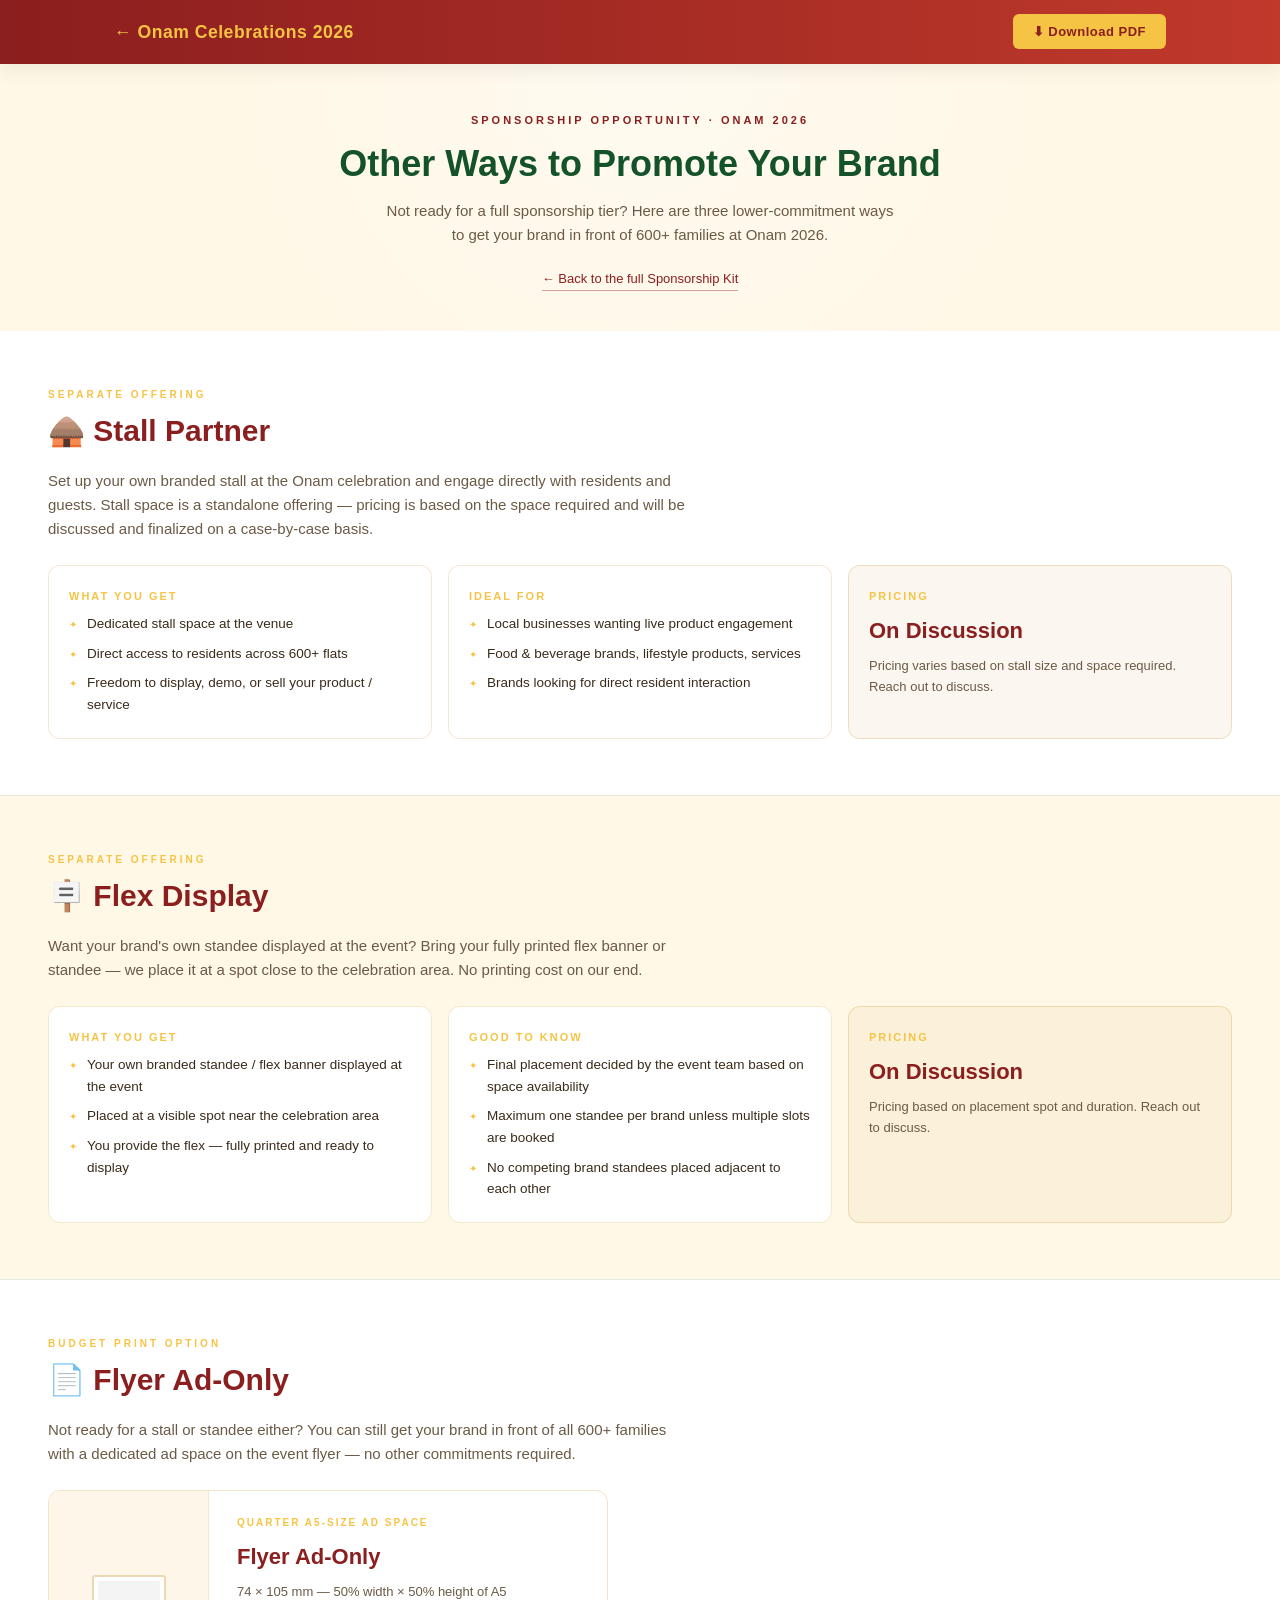
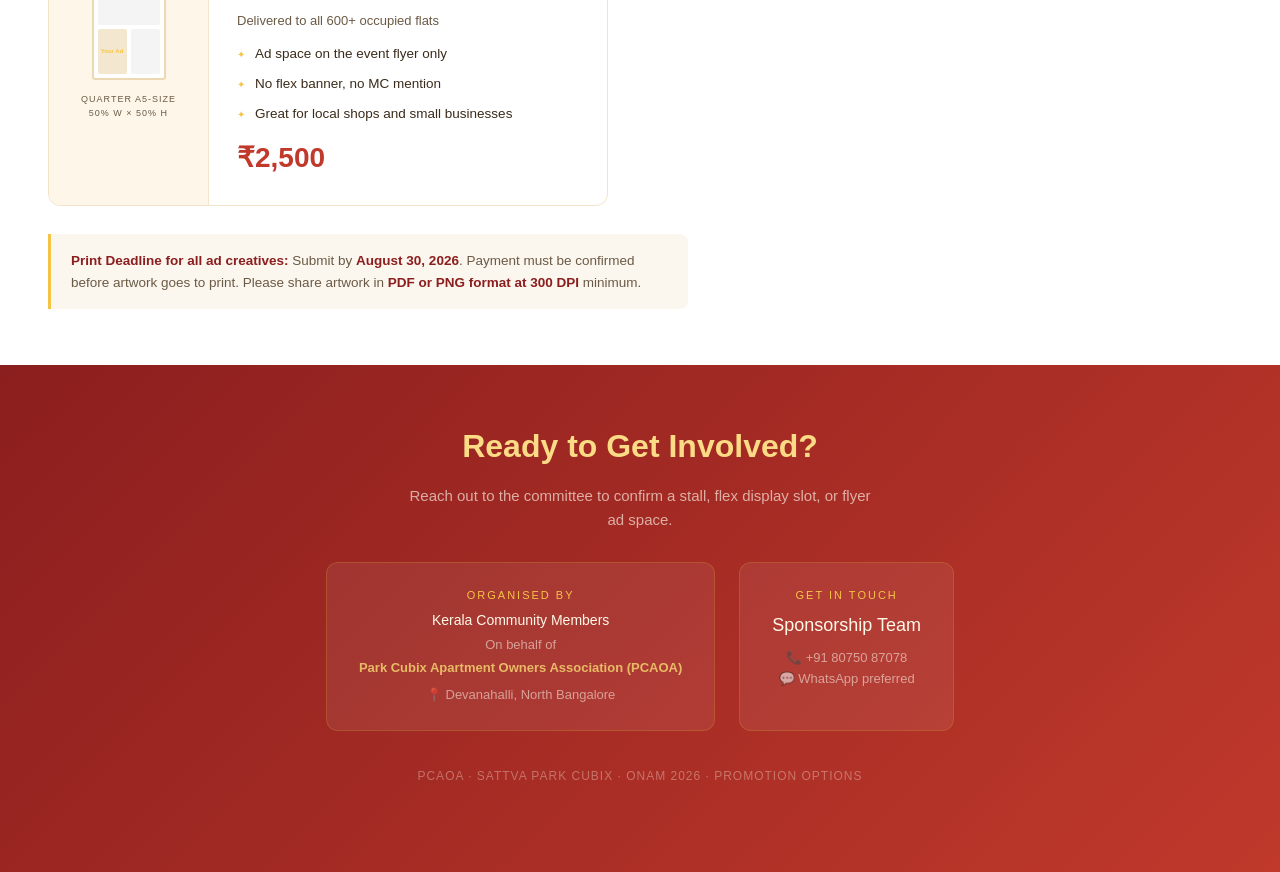
==== promote.html @ 11f0b091 "Add sponsorship kit and promotion page, plus contact/site polish - Add sponsorship.html (Mega/Gold/S" ====
<!DOCTYPE html>
<html lang="en">
<head>
<meta charset="UTF-8">
<meta name="viewport" content="width=device-width, initial-scale=1.0">
<title>Onam 2026 – Other Ways to Promote Your Brand | Sattva Park Cubix</title>
<link rel="icon" href="data:,">
<style>
  /* Palette matches css/style.css / sponsorship.html exactly (same Kerala
     gold/green/maroon theme as the rest of the site).
     --deep drives headings and the intro/CTA backgrounds — set to maroon
     (not green) because that's the color the home page actually uses for
     those roles (nav bar, .section-title, .register-btn). */
  :root {
    --gold:     #f6c445;
    --gold-lt:  #fbdb85;
    --deep:     #8b1e1e;
    --green-dark: #145229;
    --maroon:       #8b1e1e;
    --maroon-light: #c0392b;
    --cream:    #fff8e7;
    --rust:     #c0392b;
    --green:    #1f7a3f;
    --muted:    #6b5a45;
    --white:    #FFFFFF;
    --radius: 14px;
    --shadow-soft: 0 4px 20px rgba(0, 0, 0, 0.08);
  }

  * { margin: 0; padding: 0; box-sizing: border-box; }

  body {
    font-family: 'Segoe UI', 'Trebuchet MS', -apple-system, sans-serif;
    background: var(--cream);
    color: #3a2b1a;
    font-size: 15px;
    line-height: 1.6;
  }

  /* ── HEADER / NAV — matches .site-header / .navbar on the main site ── */
  .site-header {
    position: sticky;
    top: 0;
    z-index: 100;
    background: linear-gradient(90deg, var(--maroon), var(--maroon-light));
    box-shadow: var(--shadow-soft);
  }

  .navbar {
    max-width: 1100px;
    margin: 0 auto;
    display: flex;
    align-items: center;
    justify-content: space-between;
    gap: 1rem;
    padding: 0.9rem 1.5rem;
  }

  .nav-brand {
    color: var(--gold);
    font-weight: 700;
    font-size: 1.1rem;
    text-decoration: none;
    letter-spacing: 0.5px;
  }

  .download-btn {
    background: var(--gold);
    color: var(--maroon);
    border: none;
    padding: 10px 20px;
    font-family: inherit;
    font-size: 13px;
    font-weight: 700;
    border-radius: 6px;
    cursor: pointer;
    letter-spacing: 0.5px;
    flex-shrink: 0;
  }

  .download-btn:hover { background: var(--gold-lt); }

  /* ── PAGE INTRO ── */
  /* Light cream, matching the home page's actual hero treatment — the
     header's maroon gradient already reads as "dark section"; stacking a
     second dark maroon band directly under it read as too heavy/flat. */
  .intro {
    background: radial-gradient(circle at top, #fffaf0 0%, var(--cream) 60%);
    color: #3a2b1a;
    padding: 48px 48px 40px;
    text-align: center;
  }

  .intro-label {
    font-size: 11px;
    font-weight: 600;
    letter-spacing: 3px;
    text-transform: uppercase;
    color: var(--maroon);
    margin-bottom: 14px;
  }

  .intro h1 {
    font-size: 36px;
    font-weight: 900;
    line-height: 1.15;
    max-width: 640px;
    margin: 0 auto 14px;
    color: var(--green-dark);
  }

  .intro p {
    color: var(--muted);
    max-width: 520px;
    margin: 0 auto;
    font-size: 15px;
  }

  .intro-back {
    display: inline-block;
    margin-top: 22px;
    color: var(--maroon);
    font-size: 13px;
    text-decoration: none;
    border-bottom: 1px solid rgba(139,30,30,0.4);
  }

  /* ── SECTIONS ── */
  .section {
    padding: 56px 48px;
  }

  .section + .section {
    border-top: 1px solid rgba(26,42,26,0.10);
  }

  .section-label {
    font-size: 10px;
    font-weight: 600;
    letter-spacing: 3px;
    text-transform: uppercase;
    color: var(--gold);
    margin-bottom: 10px;
  }

  .section h2 {
    font-size: 30px;
    font-weight: 700;
    color: var(--deep);
    margin-bottom: 20px;
    line-height: 1.2;
  }

  .section p {
    color: var(--muted);
    max-width: 640px;
    margin-bottom: 12px;
  }

  .option-grid {
    display: grid;
    grid-template-columns: repeat(3, 1fr);
    gap: 16px;
    margin-top: 24px;
  }

  .option-card {
    background: var(--white);
    border: 1px solid rgba(200,146,42,0.2);
    border-radius: 12px;
    padding: 22px 20px;
  }

  .option-card.pricing {
    background: rgba(200,146,42,0.07);
    border: 1px solid rgba(200,146,42,0.25);
  }

  .option-card-label {
    font-size: 11px;
    font-weight: 600;
    letter-spacing: 2px;
    text-transform: uppercase;
    color: var(--gold);
    margin-bottom: 8px;
  }

  .option-card-price {
    font-size: 22px;
    font-weight: 700;
    color: var(--deep);
    margin-bottom: 8px;
  }

  .option-card-note {
    font-size: 13px;
    color: var(--muted);
  }

  .benefits-list {
    list-style: none;
    display: flex;
    flex-direction: column;
    gap: 8px;
  }

  .benefits-list li {
    font-size: 13.5px;
    color: #3a2b1a;
    display: flex;
    align-items: flex-start;
    gap: 10px;
  }

  .benefits-list li::before {
    content: '✦';
    color: var(--gold);
    font-size: 10px;
    margin-top: 4px;
    flex-shrink: 0;
  }

  /* ── FLYER AD-ONLY CARD ── */
  .ad-card {
    display: grid;
    grid-template-columns: 160px 1fr;
    gap: 0;
    margin-top: 24px;
    border: 1px solid rgba(200,146,42,0.25);
    border-radius: 12px;
    overflow: hidden;
    max-width: 560px;
  }

  .ad-card-visual {
    padding: 24px;
    background: #fdf6e9;
    display: flex;
    flex-direction: column;
    align-items: center;
    justify-content: center;
    gap: 12px;
    border-right: 1px solid rgba(200,146,42,0.15);
  }

  .ad-card-mock {
    position: relative;
    width: 74px;
    height: 105px;
    border: 2px solid rgba(200,146,42,0.35);
    border-radius: 3px;
    background: #fff;
    overflow: hidden;
  }

  .ad-card-mock .fill {
    position: absolute;
    bottom: 4px;
    left: 4px;
    width: calc(50% - 6px);
    height: calc(50% - 6px);
    background: rgba(200,146,42,0.22);
    border-radius: 2px;
    display: flex;
    align-items: center;
    justify-content: center;
    font-size: 6px;
    font-weight: 700;
    color: var(--gold);
  }

  .ad-card-mock .other {
    position: absolute;
    background: rgba(26,42,26,0.05);
    border-radius: 2px;
  }

  .ad-card-mock .other.top { top: 4px; left: 4px; right: 4px; height: calc(50% - 6px); }
  .ad-card-mock .other.br  { bottom: 4px; right: 4px; width: calc(50% - 6px); height: calc(50% - 6px); }

  .ad-card-caption {
    font-size: 9px;
    color: var(--muted);
    letter-spacing: 1px;
    text-transform: uppercase;
    text-align: center;
  }

  .ad-card-body {
    padding: 24px 28px;
    display: flex;
    flex-direction: column;
    justify-content: center;
    gap: 8px;
  }

  .ad-card-eyebrow {
    font-size: 10px;
    font-weight: 600;
    letter-spacing: 2px;
    text-transform: uppercase;
    color: var(--gold);
  }

  .ad-card-title {
    font-size: 22px;
    font-weight: 700;
    color: var(--deep);
  }

  .ad-card-detail {
    font-size: 13px;
    color: var(--muted);
  }

  .ad-card-price {
    font-size: 28px;
    font-weight: 700;
    color: var(--rust);
    margin-top: 4px;
  }

  /* ── NOTE BOX ── */
  .note-box {
    background: rgba(200,146,42,0.08);
    border-left: 3px solid var(--gold);
    border-radius: 0 8px 8px 0;
    padding: 16px 20px;
    margin-top: 28px;
    font-size: 13.5px;
    color: var(--muted);
    max-width: 640px;
  }

  .note-box strong { color: var(--deep); }

  /* ── CTA ── */
  .cta-section {
    background: linear-gradient(135deg, var(--maroon) 0%, var(--maroon-light) 100%);
    color: var(--cream);
    padding: 56px 48px;
    text-align: center;
  }

  .cta-section h2 {
    font-size: 32px;
    font-weight: 700;
    color: var(--gold-lt);
    margin-bottom: 12px;
  }

  .cta-section p {
    color: rgba(253,246,233,0.65);
    margin-bottom: 30px;
    max-width: 480px;
    margin-left: auto;
    margin-right: auto;
  }

  .contact-cards {
    display: flex;
    gap: 24px;
    justify-content: center;
    flex-wrap: wrap;
  }

  .contact-card {
    background: rgba(255,255,255,0.07);
    border: 1px solid rgba(200,146,42,0.3);
    border-radius: 12px;
    padding: 24px 32px;
    min-width: 200px;
  }

  .contact-card .role {
    font-size: 11px;
    letter-spacing: 2px;
    text-transform: uppercase;
    color: var(--gold);
    margin-bottom: 6px;
  }

  .contact-card .name {
    font-size: 18px;
    color: var(--cream);
    margin-bottom: 4px;
  }

  .contact-card .detail {
    font-size: 13px;
    color: rgba(253,246,233,0.55);
  }

  @media print {
    @page { size: A4; margin: 12mm 0 8mm 0; }
    * { -webkit-print-color-adjust: exact !important; print-color-adjust: exact !important; }
    button { display: none !important; }
    .site-header { display: none !important; }
    body { font-size: 11px; }
    .intro { padding: 24px 36px 20px; }
    .intro h1 { font-size: 24px; }
    .intro p { font-size: 11px; }
    .section { padding: 16px 36px; }
    .section h2 { font-size: 17px; margin-bottom: 6px; }
    .section p { font-size: 10.5px; margin-bottom: 5px; }
    .option-grid { gap: 6px; margin-top: 10px; }
    .option-card { padding: 10px 10px; break-inside: avoid; page-break-inside: avoid; }
    .benefits-list li { font-size: 9.5px; }
    .ad-card { break-inside: avoid; page-break-inside: avoid; margin-top: 12px; }
    .cta-section { padding: 24px 40px; break-inside: avoid; page-break-inside: avoid; }
    .cta-section h2 { font-size: 20px; margin-bottom: 8px; }
    .cta-section p { font-size: 10.5px; margin-bottom: 16px; }
    .contact-cards { gap: 10px; }
    .contact-card { padding: 12px 16px; min-width: 140px; }
  }
</style>
</head>
<body>

<header class="site-header">
  <nav class="navbar">
    <a href="index.html" class="nav-brand">← Onam Celebrations 2026</a>
    <button onclick="window.print()" class="download-btn">⬇ Download PDF</button>
  </nav>
</header>

<div class="intro">
  <div class="intro-label">Sponsorship Opportunity · Onam 2026</div>
  <h1>Other Ways to Promote Your Brand</h1>
  <p>Not ready for a full sponsorship tier? Here are three lower-commitment ways to get your brand in front of 600+ families at Onam 2026.</p>
  <a href="sponsorship.html" class="intro-back">← Back to the full Sponsorship Kit</a>
</div>

<!-- STALL PARTNER -->
<div class="section" style="background:#fff;">
  <div class="section-label">Separate Offering</div>
  <h2>🛖 Stall Partner</h2>
  <p>Set up your own branded stall at the Onam celebration and engage directly with residents and guests. Stall space is a standalone offering — pricing is based on the space required and will be discussed and finalized on a case-by-case basis.</p>
  <div class="option-grid">
    <div class="option-card">
      <div class="option-card-label">What you get</div>
      <ul class="benefits-list">
        <li>Dedicated stall space at the venue</li>
        <li>Direct access to residents across 600+ flats</li>
        <li>Freedom to display, demo, or sell your product / service</li>
      </ul>
    </div>
    <div class="option-card">
      <div class="option-card-label">Ideal for</div>
      <ul class="benefits-list">
        <li>Local businesses wanting live product engagement</li>
        <li>Food &amp; beverage brands, lifestyle products, services</li>
        <li>Brands looking for direct resident interaction</li>
      </ul>
    </div>
    <div class="option-card pricing">
      <div class="option-card-label">Pricing</div>
      <div class="option-card-price">On Discussion</div>
      <div class="option-card-note">Pricing varies based on stall size and space required. Reach out to discuss.</div>
    </div>
  </div>
</div>

<!-- FLEX DISPLAY -->
<div class="section">
  <div class="section-label">Separate Offering</div>
  <h2>🪧 Flex Display</h2>
  <p>Want your brand's own standee displayed at the event? Bring your fully printed flex banner or standee — we place it at a spot close to the celebration area. No printing cost on our end.</p>
  <div class="option-grid">
    <div class="option-card">
      <div class="option-card-label">What you get</div>
      <ul class="benefits-list">
        <li>Your own branded standee / flex banner displayed at the event</li>
        <li>Placed at a visible spot near the celebration area</li>
        <li>You provide the flex — fully printed and ready to display</li>
      </ul>
    </div>
    <div class="option-card">
      <div class="option-card-label">Good to know</div>
      <ul class="benefits-list">
        <li>Final placement decided by the event team based on space availability</li>
        <li>Maximum one standee per brand unless multiple slots are booked</li>
        <li>No competing brand standees placed adjacent to each other</li>
      </ul>
    </div>
    <div class="option-card pricing">
      <div class="option-card-label">Pricing</div>
      <div class="option-card-price">On Discussion</div>
      <div class="option-card-note">Pricing based on placement spot and duration. Reach out to discuss.</div>
    </div>
  </div>
</div>

<!-- FLYER AD ONLY -->
<div class="section" style="background:#fff;">
  <div class="section-label">Budget Print Option</div>
  <h2>📄 Flyer Ad-Only</h2>
  <p>Not ready for a stall or standee either? You can still get your brand in front of all 600+ families with a dedicated ad space on the event flyer — no other commitments required.</p>

  <div class="ad-card">
    <div class="ad-card-visual">
      <div class="ad-card-mock">
        <div class="fill">Your Ad</div>
        <div class="other top"></div>
        <div class="other br"></div>
      </div>
      <div class="ad-card-caption">Quarter A5-size<br>50% W × 50% H</div>
    </div>
    <div class="ad-card-body">
      <div class="ad-card-eyebrow">Quarter A5-size Ad Space</div>
      <div class="ad-card-title">Flyer Ad-Only</div>
      <div class="ad-card-detail">74 × 105 mm — 50% width × 50% height of A5</div>
      <div class="ad-card-detail">Delivered to all 600+ occupied flats</div>
      <ul class="benefits-list" style="margin-top:4px;">
        <li>Ad space on the event flyer only</li>
        <li>No flex banner, no MC mention</li>
        <li>Great for local shops and small businesses</li>
      </ul>
      <div class="ad-card-price">₹2,500</div>
    </div>
  </div>

  <div class="note-box">
    <strong>Print Deadline for all ad creatives:</strong> Submit by <strong>August 30, 2026</strong>. Payment must be confirmed before artwork goes to print. Please share artwork in <strong>PDF or PNG format at 300 DPI</strong> minimum.
  </div>
</div>

<!-- CTA -->
<div class="cta-section">
  <h2>Ready to Get Involved?</h2>
  <p>Reach out to the committee to confirm a stall, flex display slot, or flyer ad space.</p>

  <div class="contact-cards">
    <div class="contact-card">
      <div class="role">Organised by</div>
      <div class="name" style="font-size:14px; line-height:1.3;">Kerala Community Members</div>
      <div class="detail" style="margin-top:6px;">On behalf of</div>
      <div class="detail" style="font-weight:600; color:rgba(240,201,107,0.9); margin-top:2px;">Park Cubix Apartment Owners Association (PCAOA)</div>
      <div class="detail" style="margin-top:6px;">📍 Devanahalli, North Bangalore</div>
    </div>
    <div class="contact-card">
      <div class="role">Get in Touch</div>
      <div class="name">Sponsorship Team</div>
      <div class="detail" style="margin-top:8px;">📞 +91 80750 87078</div>
      <div class="detail">💬 WhatsApp preferred</div>
    </div>
  </div>

  <p style="margin-top:36px; font-size:12px; color:rgba(253,246,233,0.35); letter-spacing:1px;">
    PCAOA · SATTVA PARK CUBIX · ONAM 2026 · PROMOTION OPTIONS
  </p>
</div>

</body>
</html>
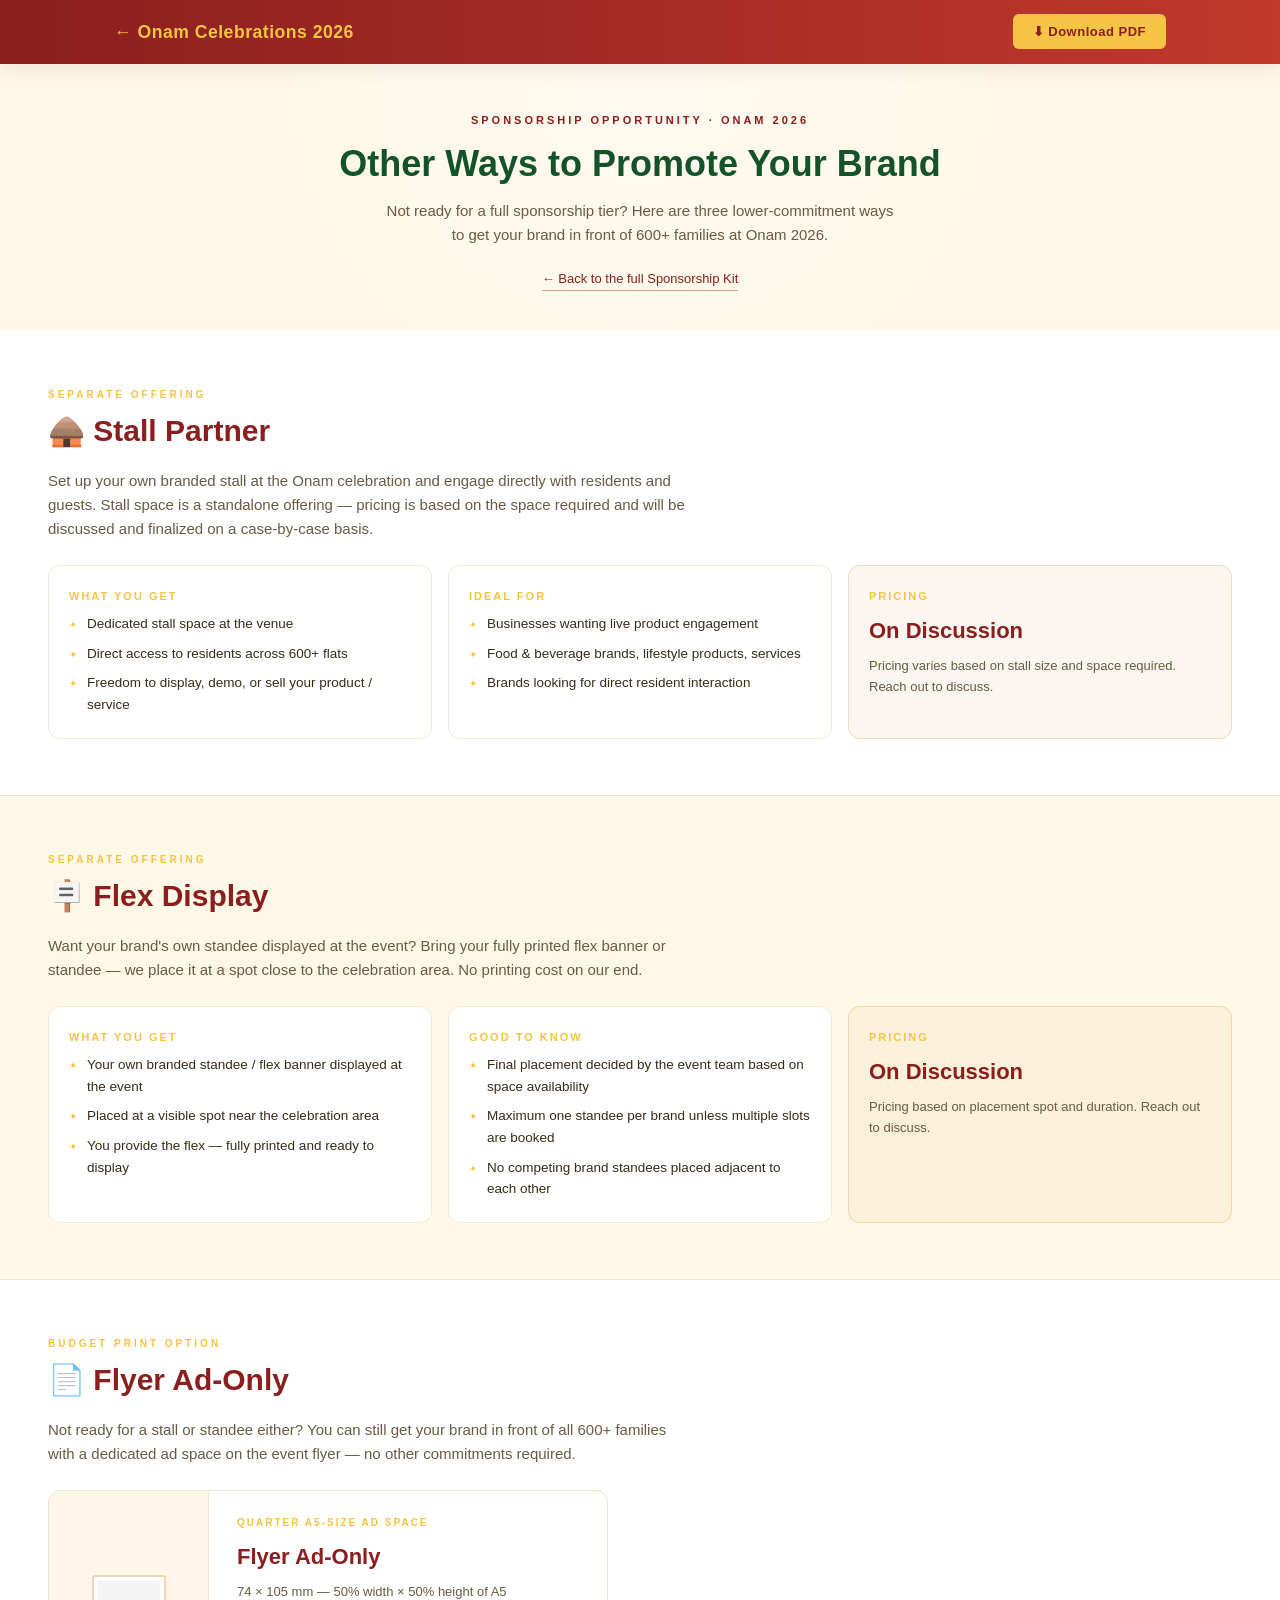
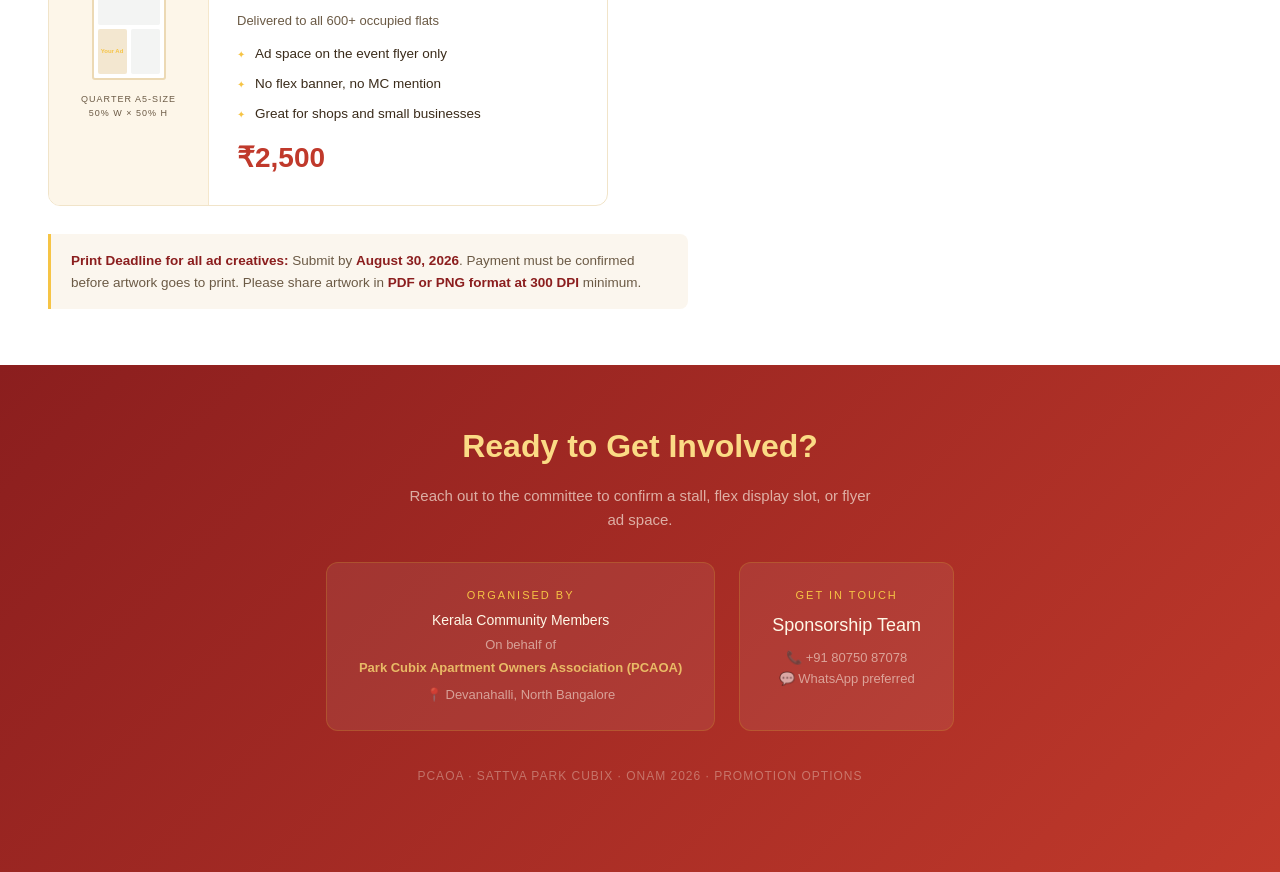
==== commit 76218f72: "Drop "local" from business wording — not all sponsors are local Bellanova isn't a local business, so" ====
--- a/promote.html
+++ b/promote.html
@@ -391,6 +391,32 @@
     color: rgba(253,246,233,0.55);
   }
 
+  /* ── MOBILE ── */
+  @media (max-width: 700px) {
+    .navbar { padding: 0.75rem 1rem; gap: 0.5rem; }
+    .nav-brand { font-size: 0.9rem; }
+    .download-btn { padding: 8px 14px; font-size: 12px; }
+
+    .intro { padding: 32px 24px 28px; }
+    .intro h1 { font-size: clamp(1.5rem, 8vw, 2rem); }
+    .intro p { max-width: 100%; }
+
+    .section { padding: 40px 20px; }
+    .section h2 { font-size: 24px; }
+
+    .option-grid { grid-template-columns: 1fr; }
+
+    .ad-card { grid-template-columns: 1fr; max-width: 100%; }
+    .ad-card-visual {
+      border-right: none;
+      border-bottom: 1px solid rgba(200,146,42,0.15);
+    }
+
+    .cta-section { padding: 40px 24px; }
+    .cta-section h2 { font-size: 26px; }
+    .contact-card { min-width: 0; width: 100%; }
+  }
+
   @media print {
     @page { size: A4; margin: 12mm 0 8mm 0; }
     * { -webkit-print-color-adjust: exact !important; print-color-adjust: exact !important; }
@@ -448,7 +474,7 @@
     <div class="option-card">
       <div class="option-card-label">Ideal for</div>
       <ul class="benefits-list">
-        <li>Local businesses wanting live product engagement</li>
+        <li>Businesses wanting live product engagement</li>
         <li>Food &amp; beverage brands, lifestyle products, services</li>
         <li>Brands looking for direct resident interaction</li>
       </ul>
@@ -514,7 +540,7 @@
       <ul class="benefits-list" style="margin-top:4px;">
         <li>Ad space on the event flyer only</li>
         <li>No flex banner, no MC mention</li>
-        <li>Great for local shops and small businesses</li>
+        <li>Great for shops and small businesses</li>
       </ul>
       <div class="ad-card-price">₹2,500</div>
     </div>
